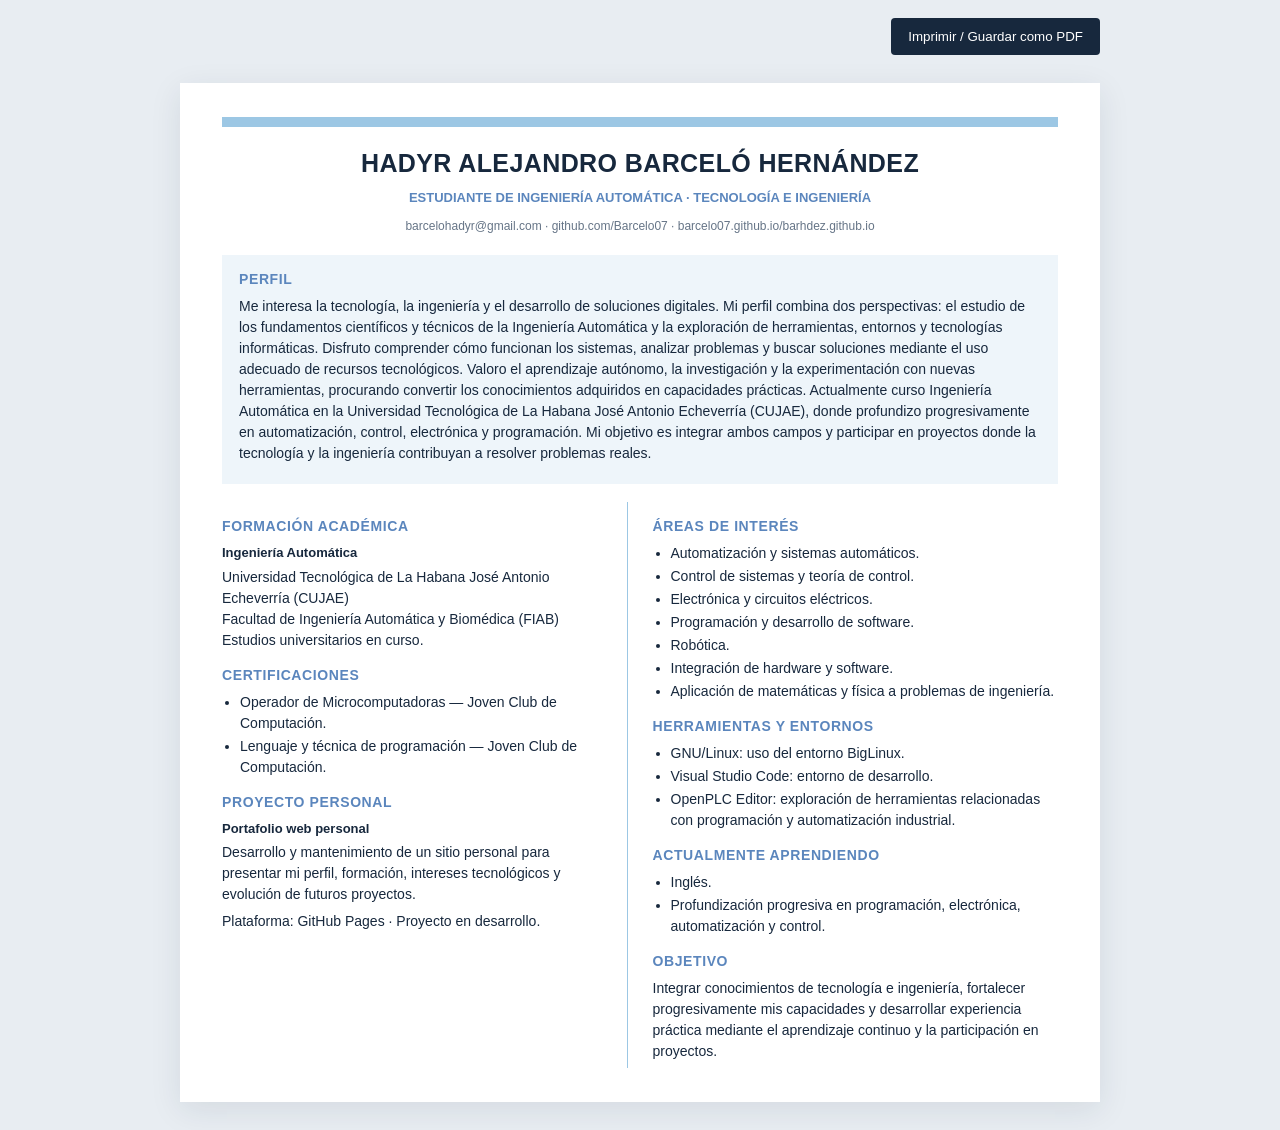
==== cv.html @ 34883587 "Add downloadable editable-format CV page" ====
<!doctype html>
<html lang="es"><head><meta charset="utf-8"><meta name="viewport" content="width=device-width,initial-scale=1"><title>CV — Hadyr Alejandro Barceló Hernández</title>
<style>
:root{--blue:#5b86bd;--pale:#eef5fa;--ink:#17283d;--muted:#667587}*{box-sizing:border-box}body{margin:0;background:#e8edf2;color:var(--ink);font:14px/1.5 Arial,sans-serif}.page{max-width:920px;margin:28px auto;background:#fff;padding:34px 42px;box-shadow:0 8px 30px #17283d18}.head{text-align:center;border-top:10px solid #9cc7e4;padding-top:18px}.head h1{font-size:25px;letter-spacing:.4px;margin:0}.head h2{font-size:13px;color:var(--blue);margin:5px 0}.contact{font-size:12px;color:var(--muted);margin:10px 0 20px}.profile{background:var(--pale);padding:14px 17px;margin-bottom:18px}.profile h3,.col h3{font-size:14px;color:var(--blue);margin:0 0 6px;letter-spacing:.6px}.profile p,.col p{margin:0 0 6px}.cols{display:grid;grid-template-columns:1fr 1fr;gap:25px}.col:first-child{border-right:1px solid #9cc7e4;padding-right:22px}.col h3{margin-top:14px}.col h4{margin:4px 0;font-size:13px}.col ul{margin:3px 0 8px;padding-left:18px}.col li{margin:2px 0}.status{color:var(--blue);font-size:11px;font-weight:bold}.actions{max-width:920px;margin:18px auto;text-align:right}.actions button{background:#17283d;color:white;border:0;padding:11px 17px;border-radius:4px;cursor:pointer}@media(max-width:650px){.page{margin:0;padding:24px 20px}.cols{grid-template-columns:1fr}.col:first-child{border-right:0;border-bottom:1px solid #9cc7e4;padding:0 0 15px}.head h1{font-size:21px}}@media print{body{background:white}.page{margin:0;max-width:none;padding:12mm;box-shadow:none}.actions{display:none}.profile,.col h3{print-color-adjust:exact;-webkit-print-color-adjust:exact}}
</style></head><body><div class="actions"><button onclick="window.print()">Imprimir / Guardar como PDF</button></div><main class="page">
<header class="head"><h1>HADYR ALEJANDRO BARCELÓ HERNÁNDEZ</h1><h2>ESTUDIANTE DE INGENIERÍA AUTOMÁTICA · TECNOLOGÍA E INGENIERÍA</h2><div class="contact">barcelohadyr@gmail.com · github.com/Barcelo07 · barcelo07.github.io/barhdez.github.io</div></header>
<section class="profile"><h3>PERFIL</h3><p>Me interesa la tecnología, la ingeniería y el desarrollo de soluciones digitales. Mi perfil combina dos perspectivas: el estudio de los fundamentos científicos y técnicos de la Ingeniería Automática y la exploración de herramientas, entornos y tecnologías informáticas. Disfruto comprender cómo funcionan los sistemas, analizar problemas y buscar soluciones mediante el uso adecuado de recursos tecnológicos. Valoro el aprendizaje autónomo, la investigación y la experimentación con nuevas herramientas, procurando convertir los conocimientos adquiridos en capacidades prácticas. Actualmente curso Ingeniería Automática en la Universidad Tecnológica de La Habana José Antonio Echeverría (CUJAE), donde profundizo progresivamente en automatización, control, electrónica y programación. Mi objetivo es integrar ambos campos y participar en proyectos donde la tecnología y la ingeniería contribuyan a resolver problemas reales.</p></section>
<div class="cols"><section class="col"><h3>FORMACIÓN ACADÉMICA</h3><h4>Ingeniería Automática</h4><p>Universidad Tecnológica de La Habana José Antonio Echeverría (CUJAE)<br>Facultad de Ingeniería Automática y Biomédica (FIAB)<br>Estudios universitarios en curso.</p><h3>CERTIFICACIONES</h3><ul><li>Operador de Microcomputadoras — Joven Club de Computación.</li><li>Lenguaje y técnica de programación — Joven Club de Computación.</li></ul><h3>PROYECTO PERSONAL</h3><h4>Portafolio web personal</h4><p>Desarrollo y mantenimiento de un sitio personal para presentar mi perfil, formación, intereses tecnológicos y evolución de futuros proyectos.</p><p>Plataforma: GitHub Pages · Proyecto en desarrollo.</p></section>
<section class="col"><h3>ÁREAS DE INTERÉS</h3><ul><li>Automatización y sistemas automáticos.</li><li>Control de sistemas y teoría de control.</li><li>Electrónica y circuitos eléctricos.</li><li>Programación y desarrollo de software.</li><li>Robótica.</li><li>Integración de hardware y software.</li><li>Aplicación de matemáticas y física a problemas de ingeniería.</li></ul><h3>HERRAMIENTAS Y ENTORNOS</h3><ul><li>GNU/Linux: uso del entorno BigLinux.</li><li>Visual Studio Code: entorno de desarrollo.</li><li>OpenPLC Editor: exploración de herramientas relacionadas con programación y automatización industrial.</li></ul><h3>ACTUALMENTE APRENDIENDO</h3><ul><li>Inglés.</li><li>Profundización progresiva en programación, electrónica, automatización y control.</li></ul><h3>OBJETIVO</h3><p>Integrar conocimientos de tecnología e ingeniería, fortalecer progresivamente mis capacidades y desarrollar experiencia práctica mediante el aprendizaje continuo y la participación en proyectos.</p></section></div></main></body></html>
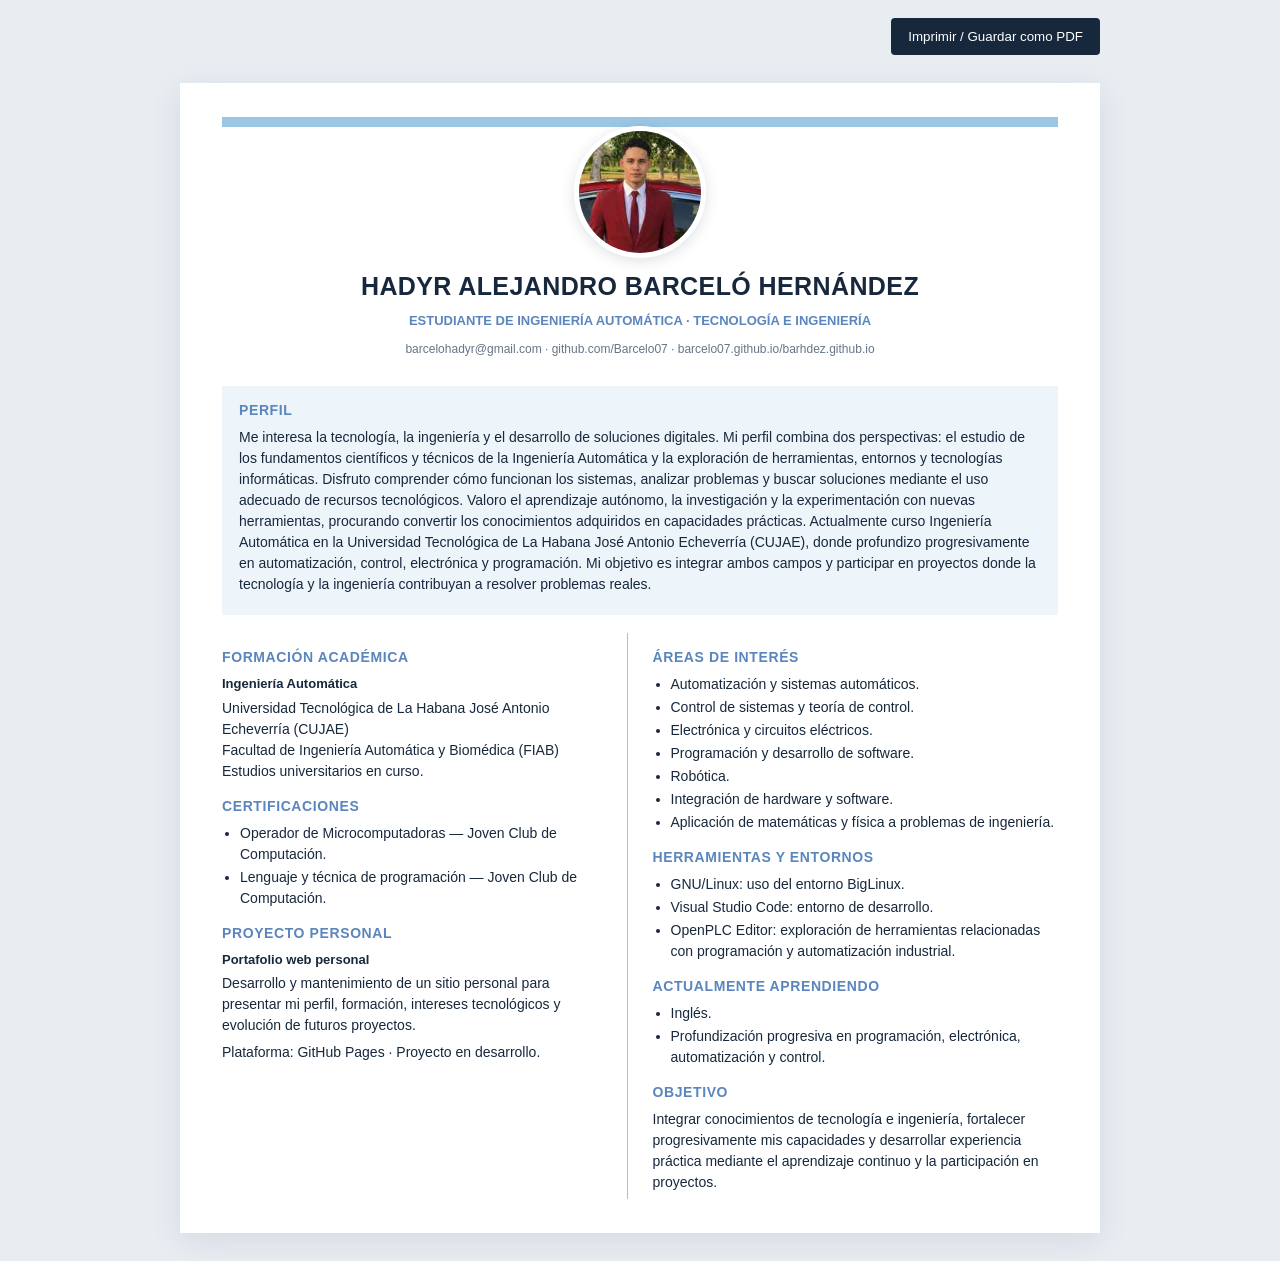
==== commit 59ecd62a: "Add profile photo to CV header" ====
--- a/cv.html
+++ b/cv.html
@@ -1,9 +1,9 @@
 <!doctype html>
 <html lang="es"><head><meta charset="utf-8"><meta name="viewport" content="width=device-width,initial-scale=1"><title>CV — Hadyr Alejandro Barceló Hernández</title>
 <style>
-:root{--blue:#5b86bd;--pale:#eef5fa;--ink:#17283d;--muted:#667587}*{box-sizing:border-box}body{margin:0;background:#e8edf2;color:var(--ink);font:14px/1.5 Arial,sans-serif}.page{max-width:920px;margin:28px auto;background:#fff;padding:34px 42px;box-shadow:0 8px 30px #17283d18}.head{text-align:center;border-top:10px solid #9cc7e4;padding-top:18px}.head h1{font-size:25px;letter-spacing:.4px;margin:0}.head h2{font-size:13px;color:var(--blue);margin:5px 0}.contact{font-size:12px;color:var(--muted);margin:10px 0 20px}.profile{background:var(--pale);padding:14px 17px;margin-bottom:18px}.profile h3,.col h3{font-size:14px;color:var(--blue);margin:0 0 6px;letter-spacing:.6px}.profile p,.col p{margin:0 0 6px}.cols{display:grid;grid-template-columns:1fr 1fr;gap:25px}.col:first-child{border-right:1px solid #9cc7e4;padding-right:22px}.col h3{margin-top:14px}.col h4{margin:4px 0;font-size:13px}.col ul{margin:3px 0 8px;padding-left:18px}.col li{margin:2px 0}.status{color:var(--blue);font-size:11px;font-weight:bold}.actions{max-width:920px;margin:18px auto;text-align:right}.actions button{background:#17283d;color:white;border:0;padding:11px 17px;border-radius:4px;cursor:pointer}@media(max-width:650px){.page{margin:0;padding:24px 20px}.cols{grid-template-columns:1fr}.col:first-child{border-right:0;border-bottom:1px solid #9cc7e4;padding:0 0 15px}.head h1{font-size:21px}}@media print{body{background:white}.page{margin:0;max-width:none;padding:12mm;box-shadow:none}.actions{display:none}.profile,.col h3{print-color-adjust:exact;-webkit-print-color-adjust:exact}}
+:root{--blue:#5b86bd;--pale:#eef5fa;--ink:#17283d;--muted:#667587}*{box-sizing:border-box}body{margin:0;background:#e8edf2;color:var(--ink);font:14px/1.5 Arial,sans-serif}.page{max-width:920px;margin:28px auto;background:#fff;padding:34px 42px;box-shadow:0 8px 30px #17283d18}.head{text-align:center;border-top:10px solid #9cc7e4;padding:0 16px 8px;position:relative}.photo-wrap{width:132px;height:132px;margin:-1px auto 10px;border-radius:50%;overflow:hidden;border:5px solid #fff;box-shadow:0 3px 14px #17283d24;background:#dce8f0}.photo-wrap img{width:100%;height:100%;display:block;object-fit:cover;object-position:center 24%}.head h1{font-size:25px;letter-spacing:.4px;margin:0}.head h2{font-size:13px;color:var(--blue);margin:5px 0}.contact{font-size:12px;color:var(--muted);margin:10px 0 20px}.profile{background:var(--pale);padding:14px 17px;margin-bottom:18px}.profile h3,.col h3{font-size:14px;color:var(--blue);margin:0 0 6px;letter-spacing:.6px}.profile p,.col p{margin:0 0 6px}.cols{display:grid;grid-template-columns:1fr 1fr;gap:25px}.col:first-child{border-right:1px solid #9cc7e4;padding-right:22px}.col h3{margin-top:14px}.col h4{margin:4px 0;font-size:13px}.col ul{margin:3px 0 8px;padding-left:18px}.col li{margin:2px 0}.status{color:var(--blue);font-size:11px;font-weight:bold}.actions{max-width:920px;margin:18px auto;text-align:right}.actions button{background:#17283d;color:white;border:0;padding:11px 17px;border-radius:4px;cursor:pointer}@media(max-width:650px){.page{margin:0;padding:24px 20px}.photo-wrap{width:116px;height:116px}.cols{grid-template-columns:1fr}.col:first-child{border-right:0;border-bottom:1px solid #9cc7e4;padding:0 0 15px}.head h1{font-size:21px}}@media print{body{background:white}.page{margin:0;max-width:none;padding:12mm;box-shadow:none}.actions{display:none}.profile,.col h3{print-color-adjust:exact;-webkit-print-color-adjust:exact}}
 </style></head><body><div class="actions"><button onclick="window.print()">Imprimir / Guardar como PDF</button></div><main class="page">
-<header class="head"><h1>HADYR ALEJANDRO BARCELÓ HERNÁNDEZ</h1><h2>ESTUDIANTE DE INGENIERÍA AUTOMÁTICA · TECNOLOGÍA E INGENIERÍA</h2><div class="contact">barcelohadyr@gmail.com · github.com/Barcelo07 · barcelo07.github.io/barhdez.github.io</div></header>
+<header class="head"><div class="photo-wrap"><img src="assets/hadyr-profile.jpg" alt="Fotografía de perfil de Hadyr Alejandro Barceló Hernández"></div><h1>HADYR ALEJANDRO BARCELÓ HERNÁNDEZ</h1><h2>ESTUDIANTE DE INGENIERÍA AUTOMÁTICA · TECNOLOGÍA E INGENIERÍA</h2><div class="contact">barcelohadyr@gmail.com · github.com/Barcelo07 · barcelo07.github.io/barhdez.github.io</div></header>
 <section class="profile"><h3>PERFIL</h3><p>Me interesa la tecnología, la ingeniería y el desarrollo de soluciones digitales. Mi perfil combina dos perspectivas: el estudio de los fundamentos científicos y técnicos de la Ingeniería Automática y la exploración de herramientas, entornos y tecnologías informáticas. Disfruto comprender cómo funcionan los sistemas, analizar problemas y buscar soluciones mediante el uso adecuado de recursos tecnológicos. Valoro el aprendizaje autónomo, la investigación y la experimentación con nuevas herramientas, procurando convertir los conocimientos adquiridos en capacidades prácticas. Actualmente curso Ingeniería Automática en la Universidad Tecnológica de La Habana José Antonio Echeverría (CUJAE), donde profundizo progresivamente en automatización, control, electrónica y programación. Mi objetivo es integrar ambos campos y participar en proyectos donde la tecnología y la ingeniería contribuyan a resolver problemas reales.</p></section>
 <div class="cols"><section class="col"><h3>FORMACIÓN ACADÉMICA</h3><h4>Ingeniería Automática</h4><p>Universidad Tecnológica de La Habana José Antonio Echeverría (CUJAE)<br>Facultad de Ingeniería Automática y Biomédica (FIAB)<br>Estudios universitarios en curso.</p><h3>CERTIFICACIONES</h3><ul><li>Operador de Microcomputadoras — Joven Club de Computación.</li><li>Lenguaje y técnica de programación — Joven Club de Computación.</li></ul><h3>PROYECTO PERSONAL</h3><h4>Portafolio web personal</h4><p>Desarrollo y mantenimiento de un sitio personal para presentar mi perfil, formación, intereses tecnológicos y evolución de futuros proyectos.</p><p>Plataforma: GitHub Pages · Proyecto en desarrollo.</p></section>
 <section class="col"><h3>ÁREAS DE INTERÉS</h3><ul><li>Automatización y sistemas automáticos.</li><li>Control de sistemas y teoría de control.</li><li>Electrónica y circuitos eléctricos.</li><li>Programación y desarrollo de software.</li><li>Robótica.</li><li>Integración de hardware y software.</li><li>Aplicación de matemáticas y física a problemas de ingeniería.</li></ul><h3>HERRAMIENTAS Y ENTORNOS</h3><ul><li>GNU/Linux: uso del entorno BigLinux.</li><li>Visual Studio Code: entorno de desarrollo.</li><li>OpenPLC Editor: exploración de herramientas relacionadas con programación y automatización industrial.</li></ul><h3>ACTUALMENTE APRENDIENDO</h3><ul><li>Inglés.</li><li>Profundización progresiva en programación, electrónica, automatización y control.</li></ul><h3>OBJETIVO</h3><p>Integrar conocimientos de tecnología e ingeniería, fortalecer progresivamente mis capacidades y desarrollar experiencia práctica mediante el aprendizaje continuo y la participación en proyectos.</p></section></div></main></body></html>
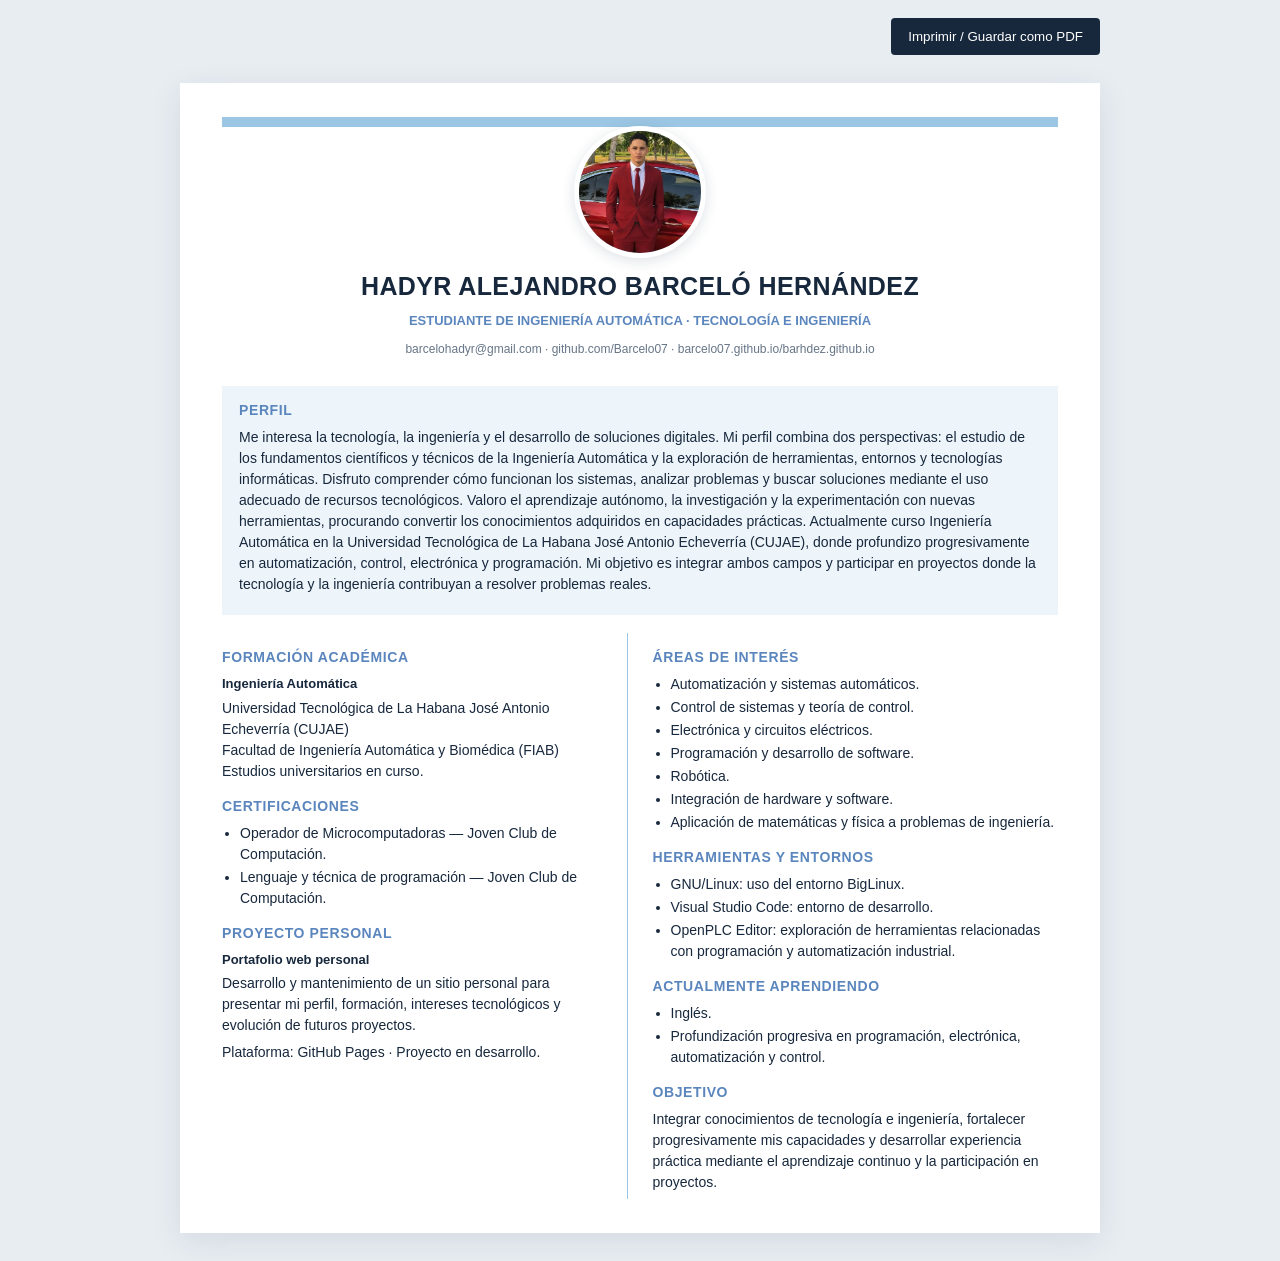
==== commit b89773cb: "Refresh full-resolution profile image on CV" ====
--- a/cv.html
+++ b/cv.html
@@ -3,7 +3,7 @@
 <style>
 :root{--blue:#5b86bd;--pale:#eef5fa;--ink:#17283d;--muted:#667587}*{box-sizing:border-box}body{margin:0;background:#e8edf2;color:var(--ink);font:14px/1.5 Arial,sans-serif}.page{max-width:920px;margin:28px auto;background:#fff;padding:34px 42px;box-shadow:0 8px 30px #17283d18}.head{text-align:center;border-top:10px solid #9cc7e4;padding:0 16px 8px;position:relative}.photo-wrap{width:132px;height:132px;margin:-1px auto 10px;border-radius:50%;overflow:hidden;border:5px solid #fff;box-shadow:0 3px 14px #17283d24;background:#dce8f0}.photo-wrap img{width:100%;height:100%;display:block;object-fit:cover;object-position:center 24%}.head h1{font-size:25px;letter-spacing:.4px;margin:0}.head h2{font-size:13px;color:var(--blue);margin:5px 0}.contact{font-size:12px;color:var(--muted);margin:10px 0 20px}.profile{background:var(--pale);padding:14px 17px;margin-bottom:18px}.profile h3,.col h3{font-size:14px;color:var(--blue);margin:0 0 6px;letter-spacing:.6px}.profile p,.col p{margin:0 0 6px}.cols{display:grid;grid-template-columns:1fr 1fr;gap:25px}.col:first-child{border-right:1px solid #9cc7e4;padding-right:22px}.col h3{margin-top:14px}.col h4{margin:4px 0;font-size:13px}.col ul{margin:3px 0 8px;padding-left:18px}.col li{margin:2px 0}.status{color:var(--blue);font-size:11px;font-weight:bold}.actions{max-width:920px;margin:18px auto;text-align:right}.actions button{background:#17283d;color:white;border:0;padding:11px 17px;border-radius:4px;cursor:pointer}@media(max-width:650px){.page{margin:0;padding:24px 20px}.photo-wrap{width:116px;height:116px}.cols{grid-template-columns:1fr}.col:first-child{border-right:0;border-bottom:1px solid #9cc7e4;padding:0 0 15px}.head h1{font-size:21px}}@media print{body{background:white}.page{margin:0;max-width:none;padding:12mm;box-shadow:none}.actions{display:none}.profile,.col h3{print-color-adjust:exact;-webkit-print-color-adjust:exact}}
 </style></head><body><div class="actions"><button onclick="window.print()">Imprimir / Guardar como PDF</button></div><main class="page">
-<header class="head"><div class="photo-wrap"><img src="assets/hadyr-profile.jpg" alt="Fotografía de perfil de Hadyr Alejandro Barceló Hernández"></div><h1>HADYR ALEJANDRO BARCELÓ HERNÁNDEZ</h1><h2>ESTUDIANTE DE INGENIERÍA AUTOMÁTICA · TECNOLOGÍA E INGENIERÍA</h2><div class="contact">barcelohadyr@gmail.com · github.com/Barcelo07 · barcelo07.github.io/barhdez.github.io</div></header>
+<header class="head"><div class="photo-wrap"><img src="https://barcelo07.github.io/barhdez.github.io/assets/hadyr-profile.jpg?v=5" alt="Fotografía de perfil de Hadyr Alejandro Barceló Hernández"></div><h1>HADYR ALEJANDRO BARCELÓ HERNÁNDEZ</h1><h2>ESTUDIANTE DE INGENIERÍA AUTOMÁTICA · TECNOLOGÍA E INGENIERÍA</h2><div class="contact">barcelohadyr@gmail.com · github.com/Barcelo07 · barcelo07.github.io/barhdez.github.io</div></header>
 <section class="profile"><h3>PERFIL</h3><p>Me interesa la tecnología, la ingeniería y el desarrollo de soluciones digitales. Mi perfil combina dos perspectivas: el estudio de los fundamentos científicos y técnicos de la Ingeniería Automática y la exploración de herramientas, entornos y tecnologías informáticas. Disfruto comprender cómo funcionan los sistemas, analizar problemas y buscar soluciones mediante el uso adecuado de recursos tecnológicos. Valoro el aprendizaje autónomo, la investigación y la experimentación con nuevas herramientas, procurando convertir los conocimientos adquiridos en capacidades prácticas. Actualmente curso Ingeniería Automática en la Universidad Tecnológica de La Habana José Antonio Echeverría (CUJAE), donde profundizo progresivamente en automatización, control, electrónica y programación. Mi objetivo es integrar ambos campos y participar en proyectos donde la tecnología y la ingeniería contribuyan a resolver problemas reales.</p></section>
 <div class="cols"><section class="col"><h3>FORMACIÓN ACADÉMICA</h3><h4>Ingeniería Automática</h4><p>Universidad Tecnológica de La Habana José Antonio Echeverría (CUJAE)<br>Facultad de Ingeniería Automática y Biomédica (FIAB)<br>Estudios universitarios en curso.</p><h3>CERTIFICACIONES</h3><ul><li>Operador de Microcomputadoras — Joven Club de Computación.</li><li>Lenguaje y técnica de programación — Joven Club de Computación.</li></ul><h3>PROYECTO PERSONAL</h3><h4>Portafolio web personal</h4><p>Desarrollo y mantenimiento de un sitio personal para presentar mi perfil, formación, intereses tecnológicos y evolución de futuros proyectos.</p><p>Plataforma: GitHub Pages · Proyecto en desarrollo.</p></section>
 <section class="col"><h3>ÁREAS DE INTERÉS</h3><ul><li>Automatización y sistemas automáticos.</li><li>Control de sistemas y teoría de control.</li><li>Electrónica y circuitos eléctricos.</li><li>Programación y desarrollo de software.</li><li>Robótica.</li><li>Integración de hardware y software.</li><li>Aplicación de matemáticas y física a problemas de ingeniería.</li></ul><h3>HERRAMIENTAS Y ENTORNOS</h3><ul><li>GNU/Linux: uso del entorno BigLinux.</li><li>Visual Studio Code: entorno de desarrollo.</li><li>OpenPLC Editor: exploración de herramientas relacionadas con programación y automatización industrial.</li></ul><h3>ACTUALMENTE APRENDIENDO</h3><ul><li>Inglés.</li><li>Profundización progresiva en programación, electrónica, automatización y control.</li></ul><h3>OBJETIVO</h3><p>Integrar conocimientos de tecnología e ingeniería, fortalecer progresivamente mis capacidades y desarrollar experiencia práctica mediante el aprendizaje continuo y la participación en proyectos.</p></section></div></main></body></html>
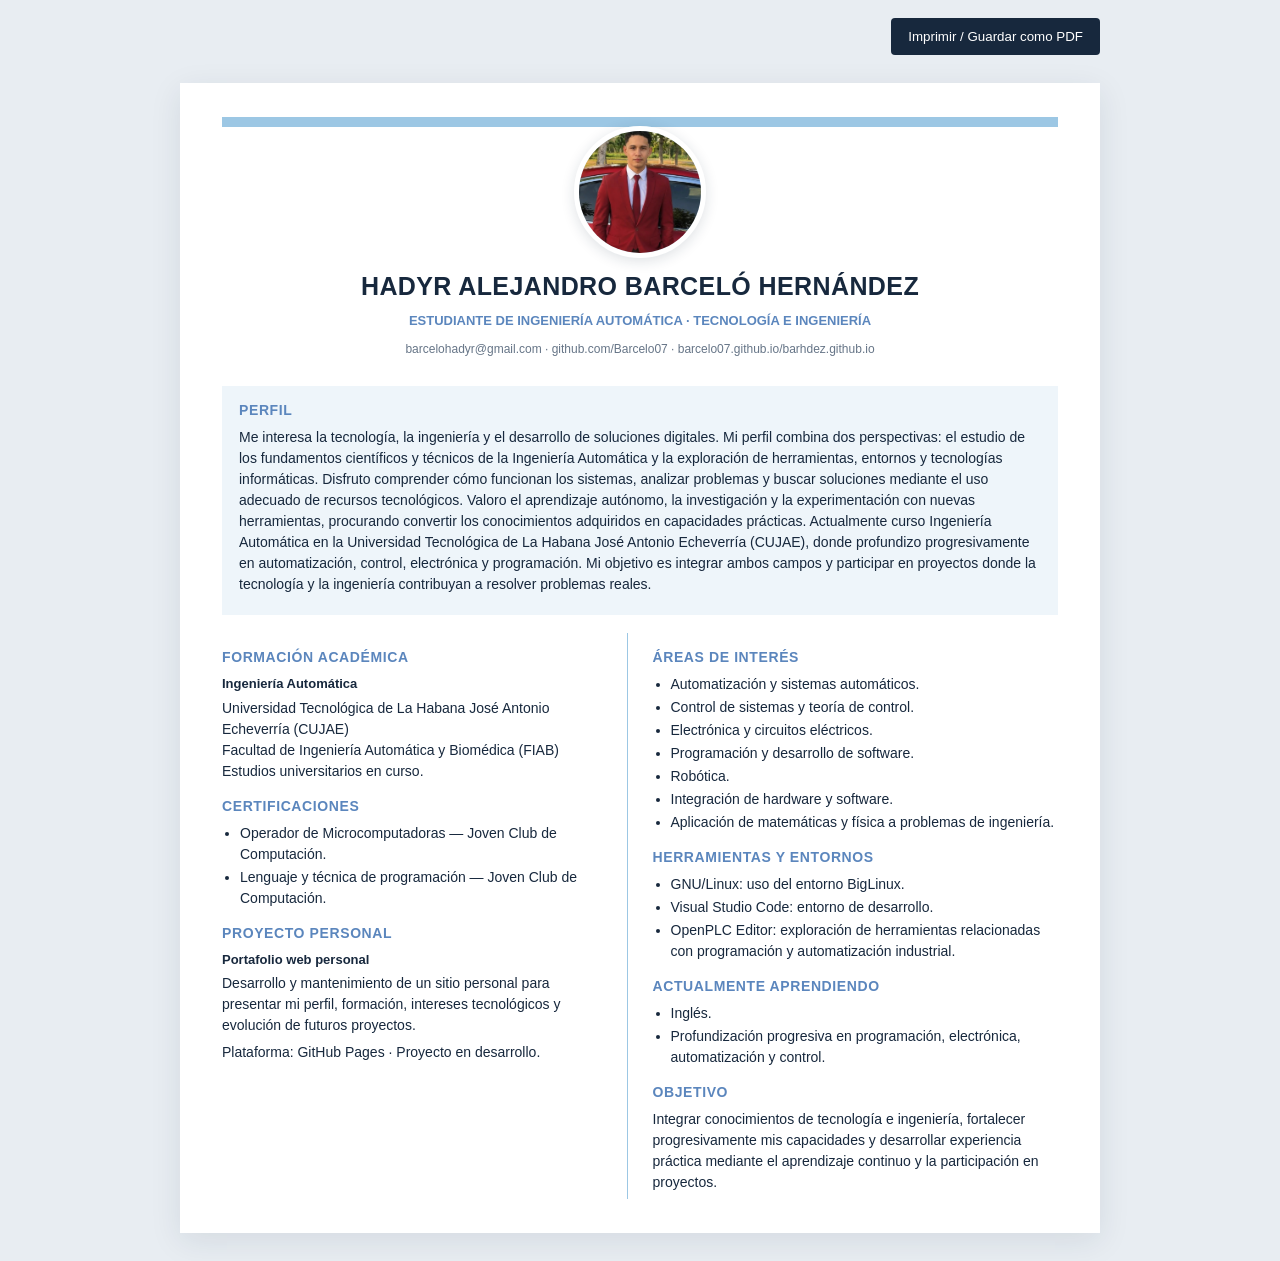
==== commit 533e880e: "Refine CV profile photo crop to focus on face and shoulders" ====
--- a/cv.html
+++ b/cv.html
@@ -1,9 +1,9 @@
 <!doctype html>
 <html lang="es"><head><meta charset="utf-8"><meta name="viewport" content="width=device-width,initial-scale=1"><title>CV — Hadyr Alejandro Barceló Hernández</title>
 <style>
-:root{--blue:#5b86bd;--pale:#eef5fa;--ink:#17283d;--muted:#667587}*{box-sizing:border-box}body{margin:0;background:#e8edf2;color:var(--ink);font:14px/1.5 Arial,sans-serif}.page{max-width:920px;margin:28px auto;background:#fff;padding:34px 42px;box-shadow:0 8px 30px #17283d18}.head{text-align:center;border-top:10px solid #9cc7e4;padding:0 16px 8px;position:relative}.photo-wrap{width:132px;height:132px;margin:-1px auto 10px;border-radius:50%;overflow:hidden;border:5px solid #fff;box-shadow:0 3px 14px #17283d24;background:#dce8f0}.photo-wrap img{width:100%;height:100%;display:block;object-fit:cover;object-position:center 24%}.head h1{font-size:25px;letter-spacing:.4px;margin:0}.head h2{font-size:13px;color:var(--blue);margin:5px 0}.contact{font-size:12px;color:var(--muted);margin:10px 0 20px}.profile{background:var(--pale);padding:14px 17px;margin-bottom:18px}.profile h3,.col h3{font-size:14px;color:var(--blue);margin:0 0 6px;letter-spacing:.6px}.profile p,.col p{margin:0 0 6px}.cols{display:grid;grid-template-columns:1fr 1fr;gap:25px}.col:first-child{border-right:1px solid #9cc7e4;padding-right:22px}.col h3{margin-top:14px}.col h4{margin:4px 0;font-size:13px}.col ul{margin:3px 0 8px;padding-left:18px}.col li{margin:2px 0}.status{color:var(--blue);font-size:11px;font-weight:bold}.actions{max-width:920px;margin:18px auto;text-align:right}.actions button{background:#17283d;color:white;border:0;padding:11px 17px;border-radius:4px;cursor:pointer}@media(max-width:650px){.page{margin:0;padding:24px 20px}.photo-wrap{width:116px;height:116px}.cols{grid-template-columns:1fr}.col:first-child{border-right:0;border-bottom:1px solid #9cc7e4;padding:0 0 15px}.head h1{font-size:21px}}@media print{body{background:white}.page{margin:0;max-width:none;padding:12mm;box-shadow:none}.actions{display:none}.profile,.col h3{print-color-adjust:exact;-webkit-print-color-adjust:exact}}
+:root{--blue:#5b86bd;--pale:#eef5fa;--ink:#17283d;--muted:#667587}*{box-sizing:border-box}body{margin:0;background:#e8edf2;color:var(--ink);font:14px/1.5 Arial,sans-serif}.page{max-width:920px;margin:28px auto;background:#fff;padding:34px 42px;box-shadow:0 8px 30px #17283d18}.head{text-align:center;border-top:10px solid #9cc7e4;padding:0 16px 8px;position:relative}.photo-wrap{width:132px;height:132px;margin:-1px auto 10px;border-radius:50%;overflow:hidden;border:5px solid #fff;box-shadow:0 3px 14px #17283d24;background:#dce8f0}.photo-wrap img{width:100%;height:100%;display:block;object-fit:cover;object-position:center 18%;transform:scale(1.38);transform-origin:center 18%}.head h1{font-size:25px;letter-spacing:.4px;margin:0}.head h2{font-size:13px;color:var(--blue);margin:5px 0}.contact{font-size:12px;color:var(--muted);margin:10px 0 20px}.profile{background:var(--pale);padding:14px 17px;margin-bottom:18px}.profile h3,.col h3{font-size:14px;color:var(--blue);margin:0 0 6px;letter-spacing:.6px}.profile p,.col p{margin:0 0 6px}.cols{display:grid;grid-template-columns:1fr 1fr;gap:25px}.col:first-child{border-right:1px solid #9cc7e4;padding-right:22px}.col h3{margin-top:14px}.col h4{margin:4px 0;font-size:13px}.col ul{margin:3px 0 8px;padding-left:18px}.col li{margin:2px 0}.status{color:var(--blue);font-size:11px;font-weight:bold}.actions{max-width:920px;margin:18px auto;text-align:right}.actions button{background:#17283d;color:white;border:0;padding:11px 17px;border-radius:4px;cursor:pointer}@media(max-width:650px){.page{margin:0;padding:24px 20px}.photo-wrap{width:116px;height:116px}.cols{grid-template-columns:1fr}.col:first-child{border-right:0;border-bottom:1px solid #9cc7e4;padding:0 0 15px}.head h1{font-size:21px}}@media print{body{background:white}.page{margin:0;max-width:none;padding:12mm;box-shadow:none}.actions{display:none}.profile,.col h3{print-color-adjust:exact;-webkit-print-color-adjust:exact}}
 </style></head><body><div class="actions"><button onclick="window.print()">Imprimir / Guardar como PDF</button></div><main class="page">
-<header class="head"><div class="photo-wrap"><img src="https://barcelo07.github.io/barhdez.github.io/assets/hadyr-profile.jpg?v=5" alt="Fotografía de perfil de Hadyr Alejandro Barceló Hernández"></div><h1>HADYR ALEJANDRO BARCELÓ HERNÁNDEZ</h1><h2>ESTUDIANTE DE INGENIERÍA AUTOMÁTICA · TECNOLOGÍA E INGENIERÍA</h2><div class="contact">barcelohadyr@gmail.com · github.com/Barcelo07 · barcelo07.github.io/barhdez.github.io</div></header>
+<header class="head"><div class="photo-wrap"><img src="https://barcelo07.github.io/barhdez.github.io/assets/hadyr-profile.jpg?v=6" alt="Fotografía de perfil de Hadyr Alejandro Barceló Hernández"></div><h1>HADYR ALEJANDRO BARCELÓ HERNÁNDEZ</h1><h2>ESTUDIANTE DE INGENIERÍA AUTOMÁTICA · TECNOLOGÍA E INGENIERÍA</h2><div class="contact">barcelohadyr@gmail.com · github.com/Barcelo07 · barcelo07.github.io/barhdez.github.io</div></header>
 <section class="profile"><h3>PERFIL</h3><p>Me interesa la tecnología, la ingeniería y el desarrollo de soluciones digitales. Mi perfil combina dos perspectivas: el estudio de los fundamentos científicos y técnicos de la Ingeniería Automática y la exploración de herramientas, entornos y tecnologías informáticas. Disfruto comprender cómo funcionan los sistemas, analizar problemas y buscar soluciones mediante el uso adecuado de recursos tecnológicos. Valoro el aprendizaje autónomo, la investigación y la experimentación con nuevas herramientas, procurando convertir los conocimientos adquiridos en capacidades prácticas. Actualmente curso Ingeniería Automática en la Universidad Tecnológica de La Habana José Antonio Echeverría (CUJAE), donde profundizo progresivamente en automatización, control, electrónica y programación. Mi objetivo es integrar ambos campos y participar en proyectos donde la tecnología y la ingeniería contribuyan a resolver problemas reales.</p></section>
 <div class="cols"><section class="col"><h3>FORMACIÓN ACADÉMICA</h3><h4>Ingeniería Automática</h4><p>Universidad Tecnológica de La Habana José Antonio Echeverría (CUJAE)<br>Facultad de Ingeniería Automática y Biomédica (FIAB)<br>Estudios universitarios en curso.</p><h3>CERTIFICACIONES</h3><ul><li>Operador de Microcomputadoras — Joven Club de Computación.</li><li>Lenguaje y técnica de programación — Joven Club de Computación.</li></ul><h3>PROYECTO PERSONAL</h3><h4>Portafolio web personal</h4><p>Desarrollo y mantenimiento de un sitio personal para presentar mi perfil, formación, intereses tecnológicos y evolución de futuros proyectos.</p><p>Plataforma: GitHub Pages · Proyecto en desarrollo.</p></section>
 <section class="col"><h3>ÁREAS DE INTERÉS</h3><ul><li>Automatización y sistemas automáticos.</li><li>Control de sistemas y teoría de control.</li><li>Electrónica y circuitos eléctricos.</li><li>Programación y desarrollo de software.</li><li>Robótica.</li><li>Integración de hardware y software.</li><li>Aplicación de matemáticas y física a problemas de ingeniería.</li></ul><h3>HERRAMIENTAS Y ENTORNOS</h3><ul><li>GNU/Linux: uso del entorno BigLinux.</li><li>Visual Studio Code: entorno de desarrollo.</li><li>OpenPLC Editor: exploración de herramientas relacionadas con programación y automatización industrial.</li></ul><h3>ACTUALMENTE APRENDIENDO</h3><ul><li>Inglés.</li><li>Profundización progresiva en programación, electrónica, automatización y control.</li></ul><h3>OBJETIVO</h3><p>Integrar conocimientos de tecnología e ingeniería, fortalecer progresivamente mis capacidades y desarrollar experiencia práctica mediante el aprendizaje continuo y la participación en proyectos.</p></section></div></main></body></html>
